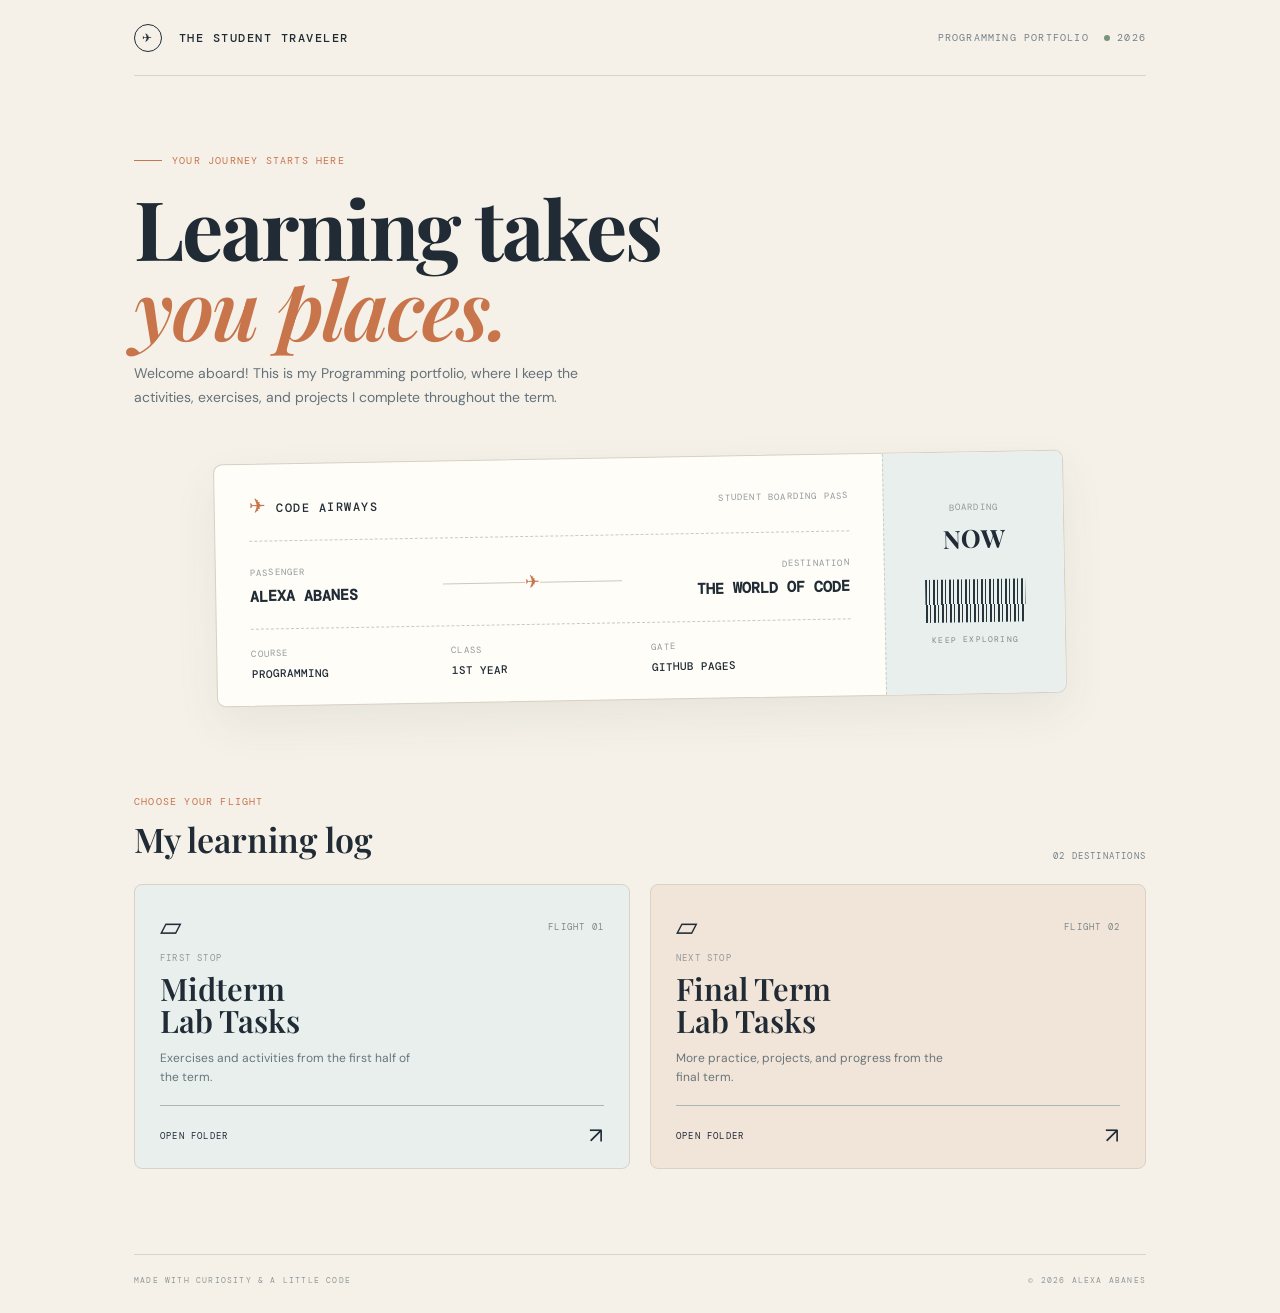
==== index.html @ 66bb0427 "Add files via upload" ====
<!DOCTYPE html>
<html lang="en">
<head>
  <meta charset="UTF-8">
  <meta name="viewport" content="width=device-width, initial-scale=1.0">
  <title>Alexa Abanes | Programming Portfolio</title>
  <link rel="preconnect" href="https://fonts.googleapis.com">
  <link rel="preconnect" href="https://fonts.gstatic.com" crossorigin>
  <link href="https://fonts.googleapis.com/css2?family=DM+Mono:wght@400;500&family=Playfair+Display:wght@600;700&family=DM+Sans:wght@400;500;600;700&display=swap" rel="stylesheet">
  <link rel="stylesheet" href="style.css">
</head>
<body>
  <div class="page-wrap">
    <nav class="topbar">
      <a class="brand" href="index.html"><span class="brand-mark">✈</span> THE STUDENT TRAVELER</a>
      <span class="nav-note">PROGRAMMING PORTFOLIO <span class="dot"></span> 2026</span>
    </nav>

    <main>
      <section class="hero">
        <div class="eyebrow"><span class="eyebrow-line"></span> YOUR JOURNEY STARTS HERE</div>
        <h1>Learning takes<br><em>you places.</em></h1>
        <p class="intro">Welcome aboard! This is my Programming portfolio, where I keep the activities, exercises, and projects I complete throughout the term.</p>

        <article class="ticket">
          <div class="ticket-main">
            <div class="ticket-head">
              <div class="airline"><span class="plane-icon">✈</span><span>CODE AIRWAYS</span></div>
              <span class="ticket-type">STUDENT BOARDING PASS</span>
            </div>
            <div class="route">
              <div><span class="field-label">PASSENGER</span><strong>ALEXA ABANES</strong></div>
              <div class="route-line"><span></span>✈<span></span></div>
              <div class="destination"><span class="field-label">DESTINATION</span><strong>THE WORLD OF CODE</strong></div>
            </div>
            <div class="ticket-details">
              <div><span class="field-label">COURSE</span><strong>PROGRAMMING</strong></div>
              <div><span class="field-label">CLASS</span><strong>1ST YEAR</strong></div>
              <div><span class="field-label">GATE</span><strong>GITHUB PAGES</strong></div>
            </div>
          </div>
          <div class="ticket-stub">
            <span class="field-label">BOARDING</span>
            <strong>NOW</strong>
            <div class="barcode" aria-label="Decorative barcode"></div>
            <span class="stub-caption">KEEP EXPLORING</span>
          </div>
        </article>
      </section>

      <section class="term-section">
        <div class="section-heading">
          <div><span class="eyebrow">CHOOSE YOUR FLIGHT</span><h2>My learning log</h2></div>
          <span class="section-count">02 DESTINATIONS</span>
        </div>
        <div class="term-grid">
          <a class="term-card midterm" href="midterm/index.html">
            <div class="card-top"><span class="folder-icon">▱</span><span class="card-tag">FLIGHT 01</span></div>
            <div class="card-body"><span class="field-label">FIRST STOP</span><h3>Midterm<br>Lab Tasks</h3><p>Exercises and activities from the first half of the term.</p></div>
            <div class="card-bottom"><span>OPEN FOLDER</span><span class="arrow">↗</span></div>
          </a>
          <a class="term-card finals" href="final-term/index.html">
            <div class="card-top"><span class="folder-icon">▱</span><span class="card-tag">FLIGHT 02</span></div>
            <div class="card-body"><span class="field-label">NEXT STOP</span><h3>Final Term<br>Lab Tasks</h3><p>More practice, projects, and progress from the final term.</p></div>
            <div class="card-bottom"><span>OPEN FOLDER</span><span class="arrow">↗</span></div>
          </a>
        </div>
      </section>
      <footer><span>MADE WITH CURIOSITY & A LITTLE CODE</span><span>© 2026 ALEXA ABANES</span></footer>
    </main>
  </div>
</body>
</html>
---- style.css ----
* { box-sizing: border-box; }
:root { --ink:#202b35; --muted:#77818a; --paper:#f5f1e8; --line:#d9d2c5; --orange:#c8754c; --blue:#dce8e9; }
body { margin:0; background:var(--paper); color:var(--ink); font-family:"DM Sans",sans-serif; }
.page-wrap { max-width:1080px; margin:auto; padding:0 34px; }
.topbar { height:76px; display:flex; align-items:center; justify-content:space-between; border-bottom:1px solid var(--line); }
.brand { color:var(--ink); text-decoration:none; font:500 12px "DM Mono",monospace; letter-spacing:1.5px; }
.brand-mark { display:inline-grid; place-items:center; width:28px; height:28px; margin-right:8px; border:1px solid var(--ink); border-radius:50%; }
.nav-note,.eyebrow,.field-label,.ticket-type,.section-count,.card-tag,.card-bottom,footer,.stub-caption { font-family:"DM Mono",monospace; letter-spacing:1.2px; }
.nav-note { font-size:10px; color:var(--muted); }
.dot { display:inline-block; width:6px; height:6px; margin-left:8px; background:#78947b; border-radius:50%; }
.hero { padding:78px 0 70px; }
.eyebrow { display:flex; align-items:center; gap:10px; color:var(--orange); font-size:10px; }
.eyebrow-line { width:28px; height:1px; background:var(--orange); }
h1 { margin:20px 0 14px; font:700 clamp(48px,8vw,82px)/.98 "Playfair Display",serif; letter-spacing:-2px; }
h1 em { color:var(--orange); font-weight:600; }
.intro { max-width:490px; color:#65717a; line-height:1.7; font-size:14px; }
.ticket { display:grid; grid-template-columns:1fr 180px; max-width:850px; margin:48px auto 0; background:#fffdf8; border:1px solid #d7d0c3; border-radius:9px; box-shadow:0 18px 45px #35404b12; overflow:hidden; transform:rotate(-1deg); }
.ticket-main { padding:28px 34px 25px; }
.ticket-head { display:flex; justify-content:space-between; align-items:center; padding-bottom:22px; border-bottom:1px dashed #cfc8bb; }
.airline { font:500 12px "DM Mono",monospace; letter-spacing:1.5px; }
.plane-icon { color:var(--orange); font-size:20px; margin-right:9px; }
.ticket-type,.field-label { display:block; color:#92999b; font-size:9px; }
.route { display:grid; grid-template-columns:1fr 1fr 1.2fr; align-items:center; gap:14px; padding:25px 0 22px; }
.route strong { display:block; margin-top:8px; font:600 15px "DM Mono",monospace; }
.route-line { display:flex; align-items:center; color:var(--orange); font-size:18px; }
.route-line span { height:1px; flex:1; background:#cfc8bb; }
.destination { text-align:right; }
.ticket-details { display:grid; grid-template-columns:repeat(3,1fr); padding-top:18px; border-top:1px dashed #cfc8bb; }
.ticket-details strong { display:block; margin-top:7px; font:500 11px "DM Mono",monospace; }
.ticket-stub { display:flex; flex-direction:column; justify-content:center; align-items:center; padding:20px; background:#e8efed; border-left:1px dashed #c5cfca; }
.ticket-stub strong { margin:8px 0 25px; font:700 25px "Playfair Display",serif; }
.barcode { width:100px; height:43px; background:repeating-linear-gradient(90deg,#26353c 0 2px,transparent 2px 4px,#26353c 4px 5px,transparent 5px 8px); }
.stub-caption { margin-top:12px; color:#7c8986; font-size:8px; }
.term-section { padding:25px 0 85px; }
.section-heading { display:flex; justify-content:space-between; align-items:end; margin-bottom:22px; }
h2 { margin:8px 0 0; font:600 34px "Playfair Display",serif; }
.section-count { color:var(--muted); font-size:9px; }
.term-grid { display:grid; grid-template-columns:1fr 1fr; gap:20px; }
.term-card { min-height:285px; padding:23px 25px 18px; display:flex; flex-direction:column; color:var(--ink); text-decoration:none; border:1px solid var(--line); border-radius:8px; transition:transform .2s,box-shadow .2s; }
.term-card:hover { transform:translateY(-5px); box-shadow:0 14px 30px #35404b12; }
.midterm { background:#e8efed; }
.finals { background:#f1e4d8; }
.card-top,.card-bottom { display:flex; justify-content:space-between; align-items:center; }
.folder-icon { font-size:28px; }
.card-tag { font-size:9px; color:#7d8988; }
.card-body { margin:auto 0; }
.card-body h3 { margin:8px 0; font:600 31px/1.05 "Playfair Display",serif; }
.card-body p { max-width:270px; color:#69757a; font-size:12px; line-height:1.6; }
.card-bottom { padding-top:15px; border-top:1px solid #aab7b2; font-size:9px; }
.arrow { font:22px "DM Sans",sans-serif; }
footer { display:flex; justify-content:space-between; gap:12px; padding:20px 0 28px; border-top:1px solid var(--line); color:#92999b; font-size:8px; }
.subpage { min-height:100vh; }
.back-link { display:inline-block; margin:38px 0 24px; color:var(--orange); text-decoration:none; font:11px "DM Mono",monospace; letter-spacing:1px; }
.page-title { margin:0; font:600 clamp(38px,7vw,62px)/1.05 "Playfair Display",serif; }
.page-description { color:#68747b; font-size:14px; line-height:1.7; max-width:540px; }
.activity-list { display:grid; grid-template-columns:1fr 1fr; gap:14px; margin:36px 0 70px; }
.activity { display:block; padding:20px; border:1px solid var(--line); border-radius:7px; background:#fffdf8; color:var(--ink); text-decoration:none; }
.activity:hover { border-color:var(--orange); }
.activity small { color:var(--orange); font:10px "DM Mono",monospace; }
.activity h2 { font:600 20px "Playfair Display",serif; margin:10px 0 5px; }
.activity p { margin:0; color:#77818a; font-size:12px; }
.work-box { margin:32px 0 70px; padding:26px; background:#fffdf8; border:1px solid var(--line); border-radius:8px; line-height:1.7; }
@media(max-width:650px) {
 .page-wrap{padding:0 19px}.nav-note{font-size:8px}.hero{padding:55px 0 45px}
 .ticket{grid-template-columns:1fr;transform:none}.ticket-stub{border-left:0;border-top:1px dashed #c5cfca;min-height:115px}
 .route{grid-template-columns:1fr;gap:18px}.route-line{display:none}.destination{text-align:left}
 .term-grid,.activity-list{grid-template-columns:1fr}.section-heading{align-items:start;gap:15px;flex-direction:column}
 footer{flex-direction:column}
}
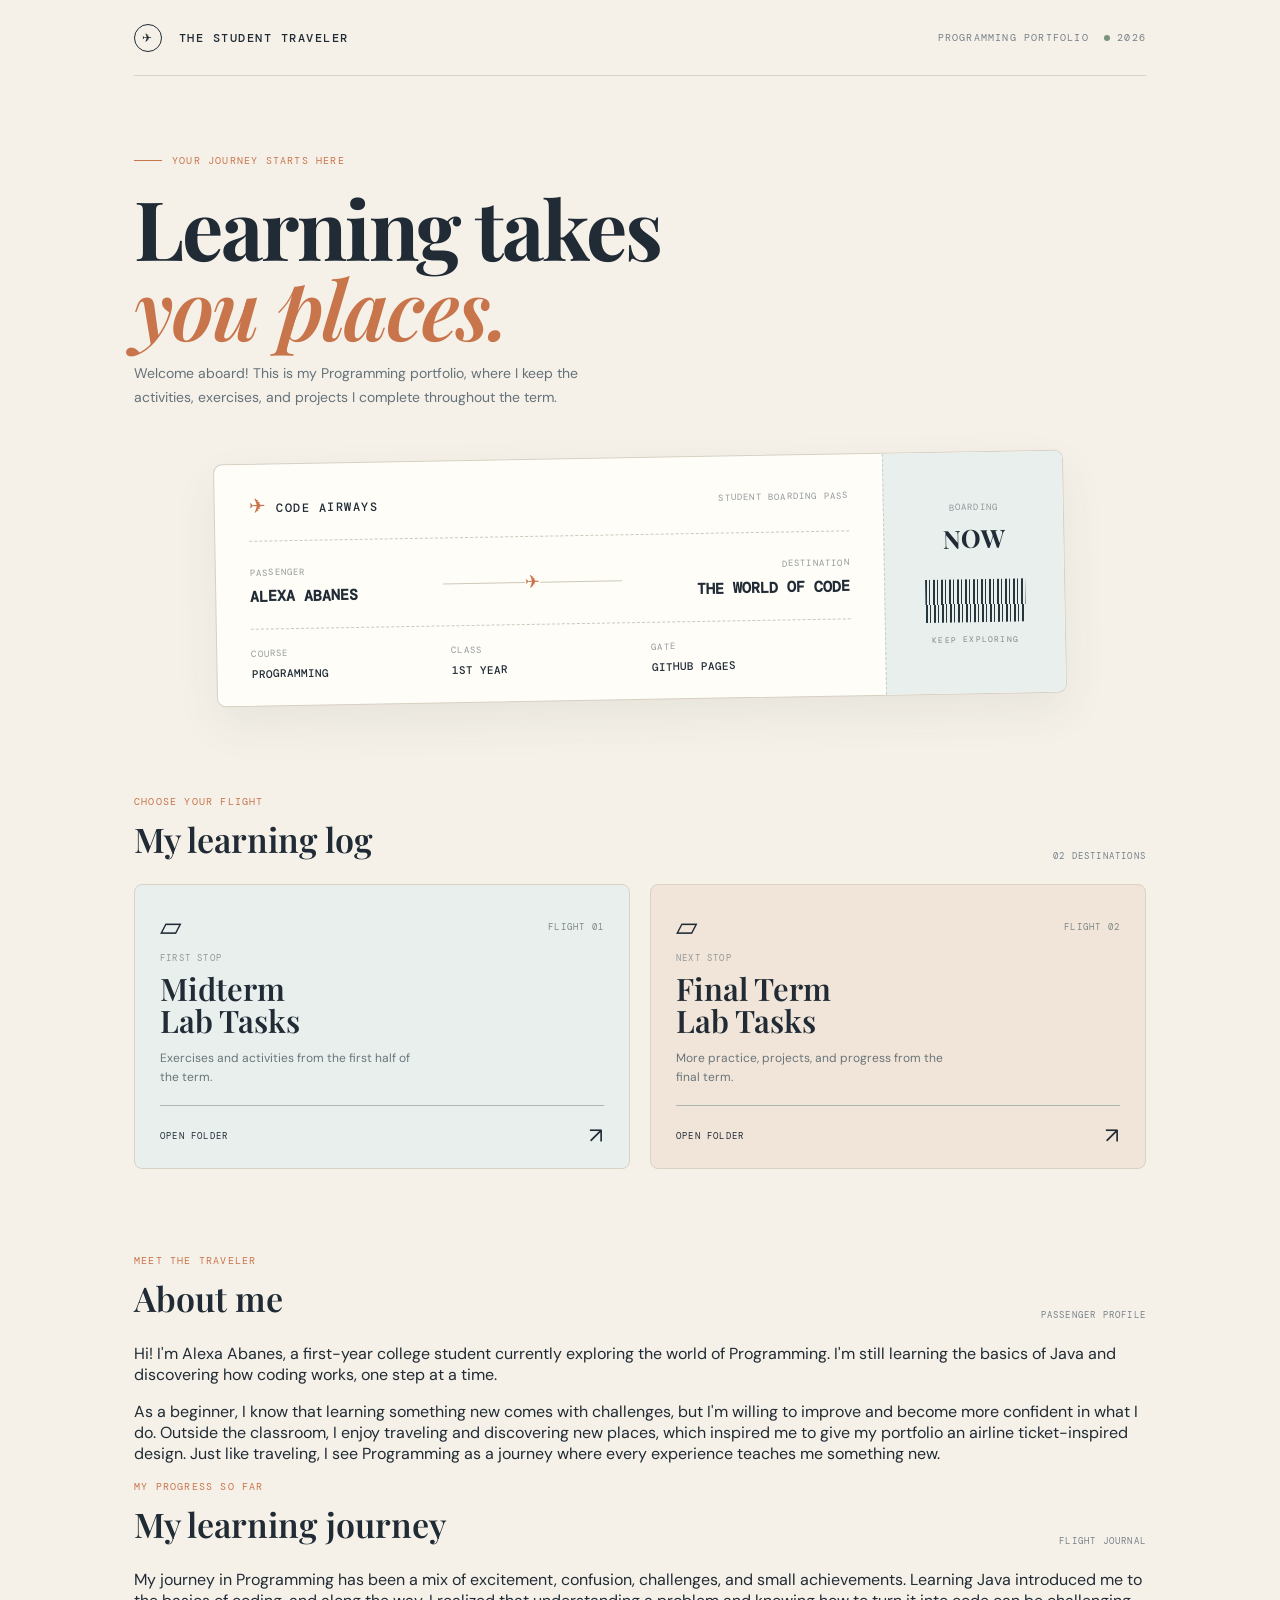
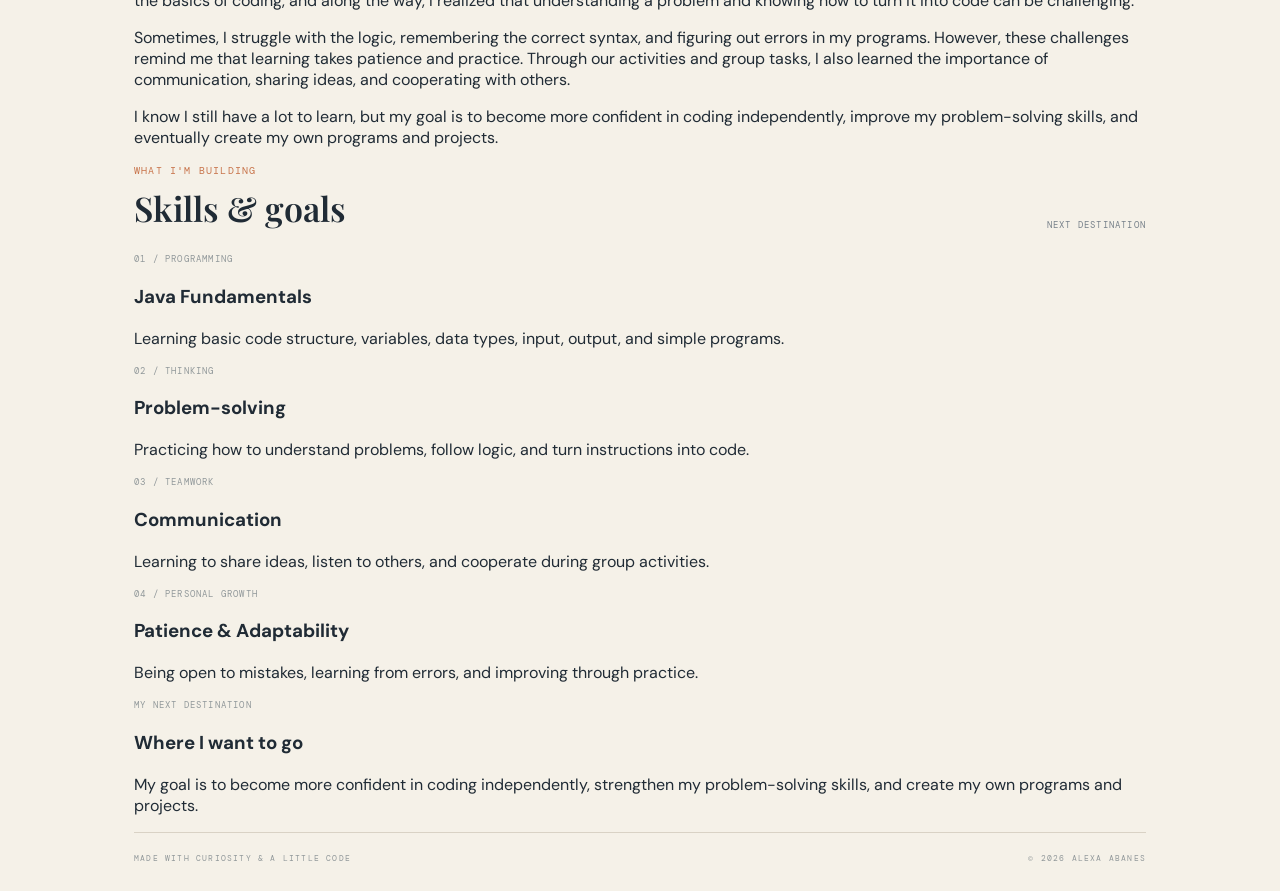
==== commit e29168c6: "Update index.html" ====
--- a/index.html
+++ b/index.html
@@ -1,3 +1,4 @@
+
 <!DOCTYPE html>
 <html lang="en">
 <head>
@@ -66,7 +67,68 @@
           </a>
         </div>
       </section>
-      <footer><span>MADE WITH CURIOSITY & A LITTLE CODE</span><span>© 2026 ALEXA ABANES</span></footer>
+
+      <section class="profile-section">
+        <div class="section-heading">
+          <div><span class="eyebrow">MEET THE TRAVELER</span><h2>About me</h2></div>
+          <span class="section-count">PASSENGER PROFILE</span>
+        </div>
+        <div class="profile-box">
+          <p>Hi! I'm Alexa Abanes, a first-year college student currently exploring the world of Programming. I'm still learning the basics of Java and discovering how coding works, one step at a time.</p>
+          <p>As a beginner, I know that learning something new comes with challenges, but I'm willing to improve and become more confident in what I do. Outside the classroom, I enjoy traveling and discovering new places, which inspired me to give my portfolio an airline ticket-inspired design. Just like traveling, I see Programming as a journey where every experience teaches me something new.</p>
+        </div>
+      </section>
+
+      <section class="profile-section">
+        <div class="section-heading">
+          <div><span class="eyebrow">MY PROGRESS SO FAR</span><h2>My learning journey</h2></div>
+          <span class="section-count">FLIGHT JOURNAL</span>
+        </div>
+        <div class="profile-box">
+          <p>My journey in Programming has been a mix of excitement, confusion, challenges, and small achievements. Learning Java introduced me to the basics of coding, and along the way, I realized that understanding a problem and knowing how to turn it into code can be challenging.</p>
+          <p>Sometimes, I struggle with the logic, remembering the correct syntax, and figuring out errors in my programs. However, these challenges remind me that learning takes patience and practice. Through our activities and group tasks, I also learned the importance of communication, sharing ideas, and cooperating with others.</p>
+          <p>I know I still have a lot to learn, but my goal is to become more confident in coding independently, improve my problem-solving skills, and eventually create my own programs and projects.</p>
+        </div>
+      </section>
+
+      <section class="profile-section">
+        <div class="section-heading">
+          <div><span class="eyebrow">WHAT I'M BUILDING</span><h2>Skills & goals</h2></div>
+          <span class="section-count">NEXT DESTINATION</span>
+        </div>
+        <div class="skills-grid">
+          <article class="skill-card">
+            <span class="field-label">01 / PROGRAMMING</span>
+            <h3>Java Fundamentals</h3>
+            <p>Learning basic code structure, variables, data types, input, output, and simple programs.</p>
+          </article>
+          <article class="skill-card">
+            <span class="field-label">02 / THINKING</span>
+            <h3>Problem-solving</h3>
+            <p>Practicing how to understand problems, follow logic, and turn instructions into code.</p>
+          </article>
+          <article class="skill-card">
+            <span class="field-label">03 / TEAMWORK</span>
+            <h3>Communication</h3>
+            <p>Learning to share ideas, listen to others, and cooperate during group activities.</p>
+          </article>
+          <article class="skill-card">
+            <span class="field-label">04 / PERSONAL GROWTH</span>
+            <h3>Patience & Adaptability</h3>
+            <p>Being open to mistakes, learning from errors, and improving through practice.</p>
+          </article>
+        </div>
+        <div class="goal-box">
+          <span class="field-label">MY NEXT DESTINATION</span>
+          <h3>Where I want to go</h3>
+          <p>My goal is to become more confident in coding independently, strengthen my problem-solving skills, and create my own programs and projects.</p>
+        </div>
+      </section>
+
+      <footer>
+        <span>MADE WITH CURIOSITY & A LITTLE CODE</span>
+        <span>© 2026 ALEXA ABANES</span>
+      </footer>
     </main>
   </div>
 </body>
